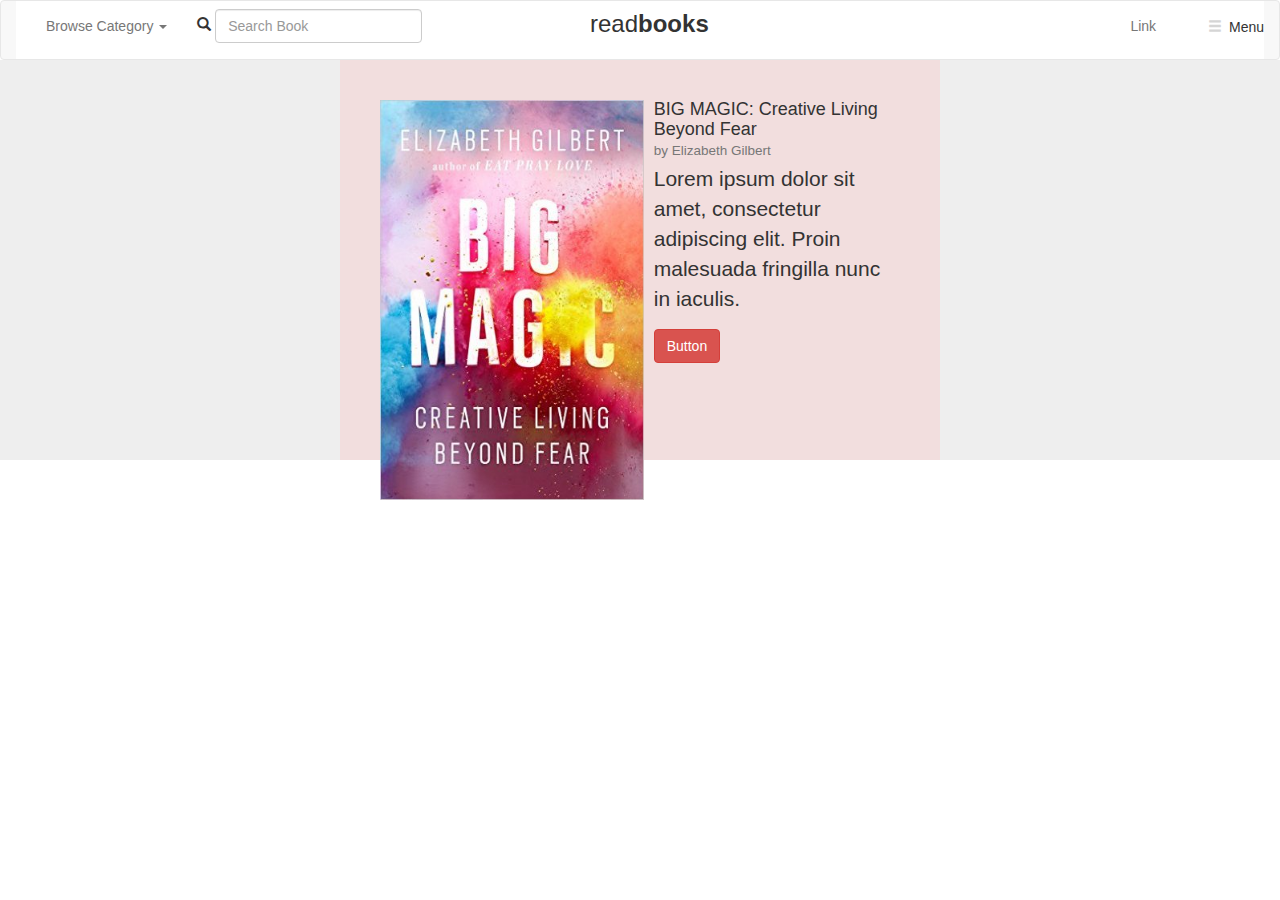
==== index1.html @ 6431b4ad "Initial commit" ====
<!DOCTYPE html>
<html lang="en">
  <head>
    <meta charset="utf-8">
    <meta http-equiv="X-UA-Compatible" content="IE=edge">
    <meta name="viewport" content="width=device-width, initial-scale=1">
    <title>Bootstrap tutorials</title>
<!--bootstrap-->
    <link href="css/bootstrap.min.css" rel="stylesheet">

    <link rel="stylesheet" href="css/style.css">
  </head>
  <body>

    <nav class="navbar navbar-default">
      <div class="container-fluid">
        <!-- Brand and toggle get grouped for better mobile display -->
        <div class="navbar-header">
          <button type="button" class="navbar-toggle collapsed" data-toggle="collapse" data-target="#bs-example-navbar-collapse-1" aria-expanded="false">
            <span class="sr-only">Toggle navigation</span>
            <span class="icon-bar"></span>
            <span class="icon-bar"></span>
            <span class="icon-bar"></span>
          </button>

        </div>

        <!-- Collect the nav links, forms, and other content for toggling -->
        <div class="collapse navbar-collapse" id="bs-example-navbar-collapse-1" style="background-color:#fff;">
          <ul class="nav navbar-nav">

            <li class="dropdown">
              <a href="#" class="dropdown-toggle" data-toggle="dropdown" role="button" aria-haspopup="true" aria-expanded="false">Browse Category <span class="caret"></span></a>
              <ul class="dropdown-menu">
                <li><a href="#">Action</a></li>
                <li><a href="#">Another action</a></li>
                <li><a href="#">Something else here</a></li>
                <li role="separator" class="divider"></li>
                <li><a href="#">Separated link</a></li>
                <li role="separator" class="divider"></li>
                <li><a href="#">One more separated link</a></li>
              </ul>
            </li>
          </ul>
          <form class="navbar-form navbar-left">
            <div class="form-group">
              <span class="icon-input-btn"><span class="glyphicon glyphicon-search"></span> <input type="text" class="form-control" placeholder="Search Book"></span>

            </div>

          </form>

          <h3 class="brand">read<b>books</b></h3>



          <ul class="nav navbar-nav navbar-right">
            <li><a href="#">Link</a></li>
            <li><p><span class="glyphicon glyphicon-menu-hamburger" id="menu-toggle"></span>  Menu</p>

            </li>
          </ul>
        </div><!-- /.navbar-collapse -->
      </div><!-- /.container-fluid -->
    </nav>

    <div class="jumbotron">
      <div id="showcase" class="container bg-danger">
        <div >

          <div class="media">
            <div class="media-left media-middle">
              <a href="#">
                <img id="showcase-img"class="media-object" src="img/big-magic.jpg">
              </a>
            </div>
            <div class="media-body">
              <h4 class="media-heading">BIG MAGIC: Creative Living Beyond Fear <br>
              <small>by Elizabeth Gilbert</small></h4>
              <p>Lorem ipsum dolor sit amet, consectetur adipiscing elit. Proin malesuada fringilla nunc in iaculis.</p>
              <p><a href="#" class="btn btn-danger" role="button">Button</a></p>
            </div>

          </div>
        </div>
      </div>
    </div>


    <div style="height:400px;"></div>

    <script src="https://ajax.googleapis.com/ajax/libs/jquery/1.12.4/jquery.min.js"></script>
    <script src="js/bootstrap.min.js"></script>
  </body>
</html>
---- css/style.css ----
/* header*/

#menu-toggle {
	width: 16px;
	padding: 17px;
	margin-left: 20px;
	cursor: pointer;
	opacity: 0.2;
}

#menu-toggle:hover {
	opacity: 0.6;
}
.navbar {
    position: relative;
		margin-bottom: 0;
}
.brand {
    position: absolute;
    left: 50%;
    margin-left: -50px !important;  /* 50% of your logo width */
    display: block;
		margin: 0;
		padding: 10px 0 ;
}

/* jumbotron */
.jumbotron{
	padding: 0;
	max-height: 400px;
}
#showcase {
	padding: 40px;
	max-height: 400px;
	max-width:600px;
}
#showcase-img{

	height: 400px;
}
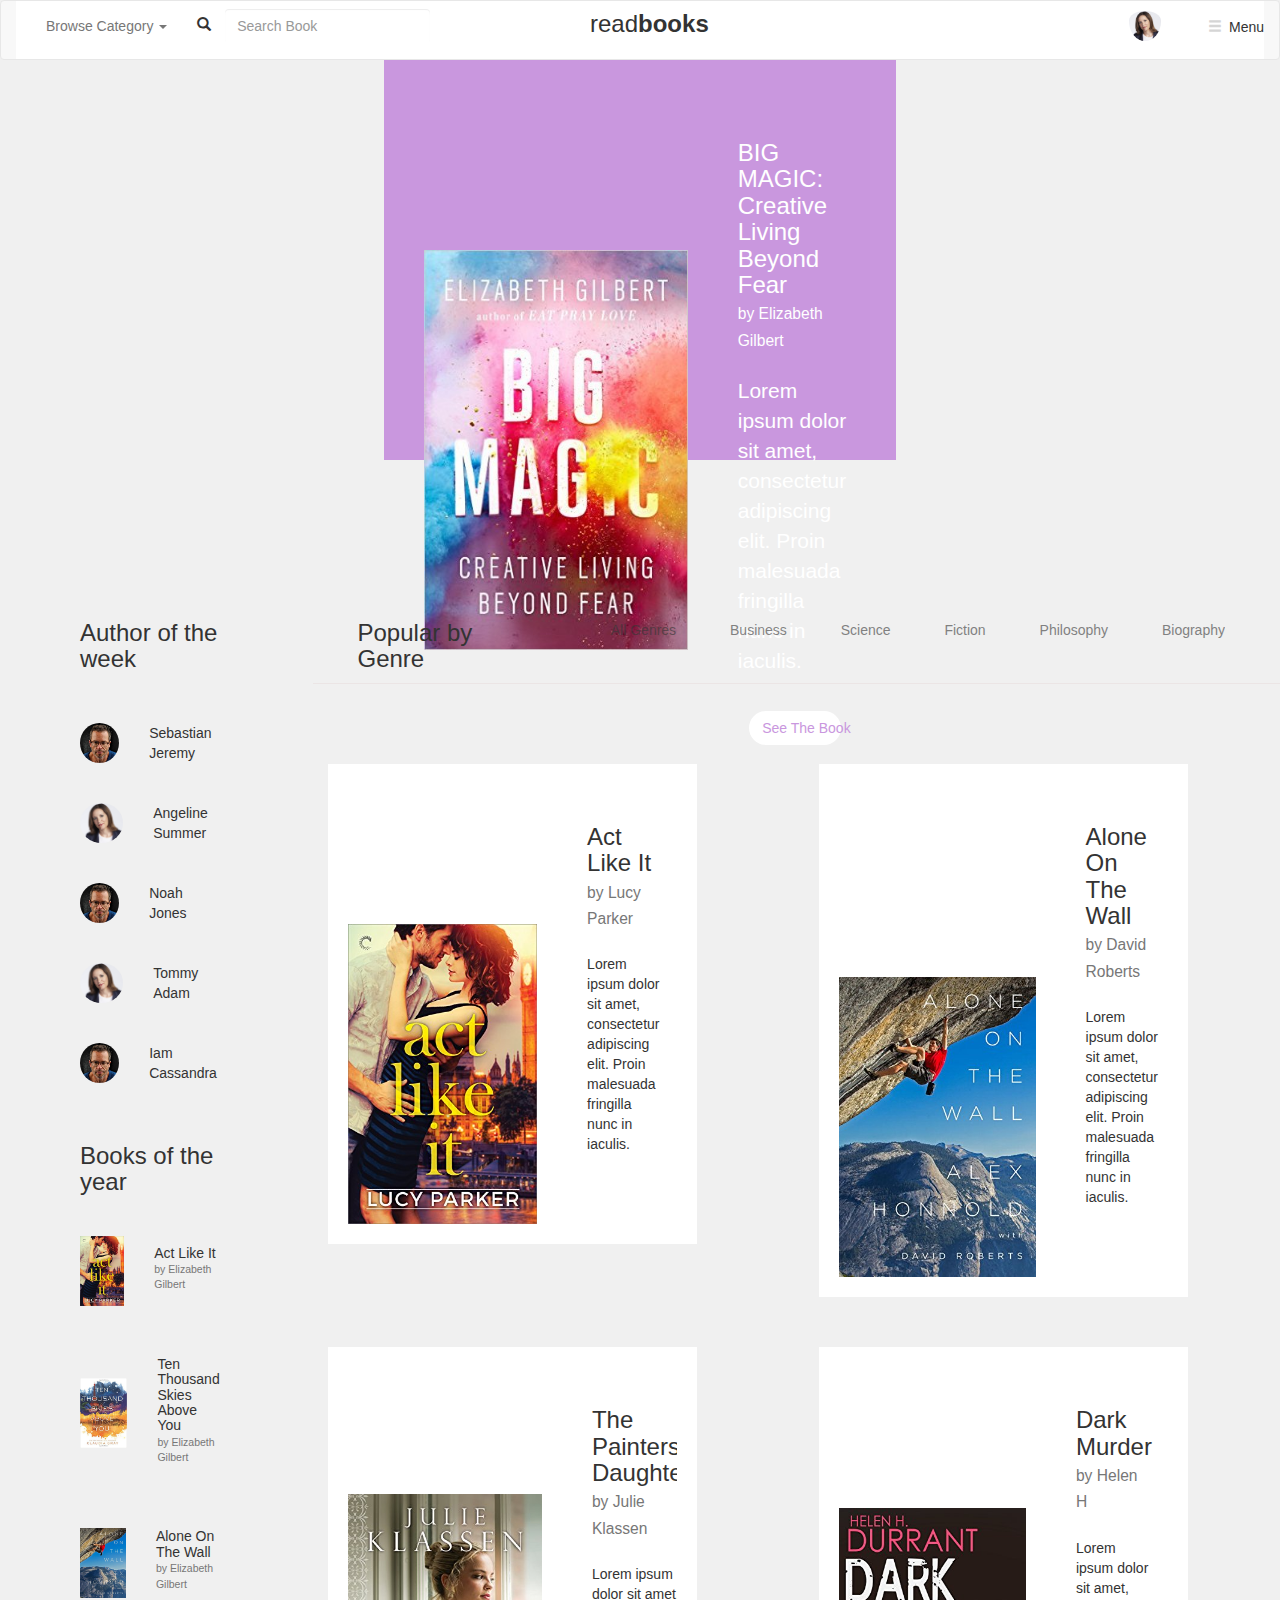
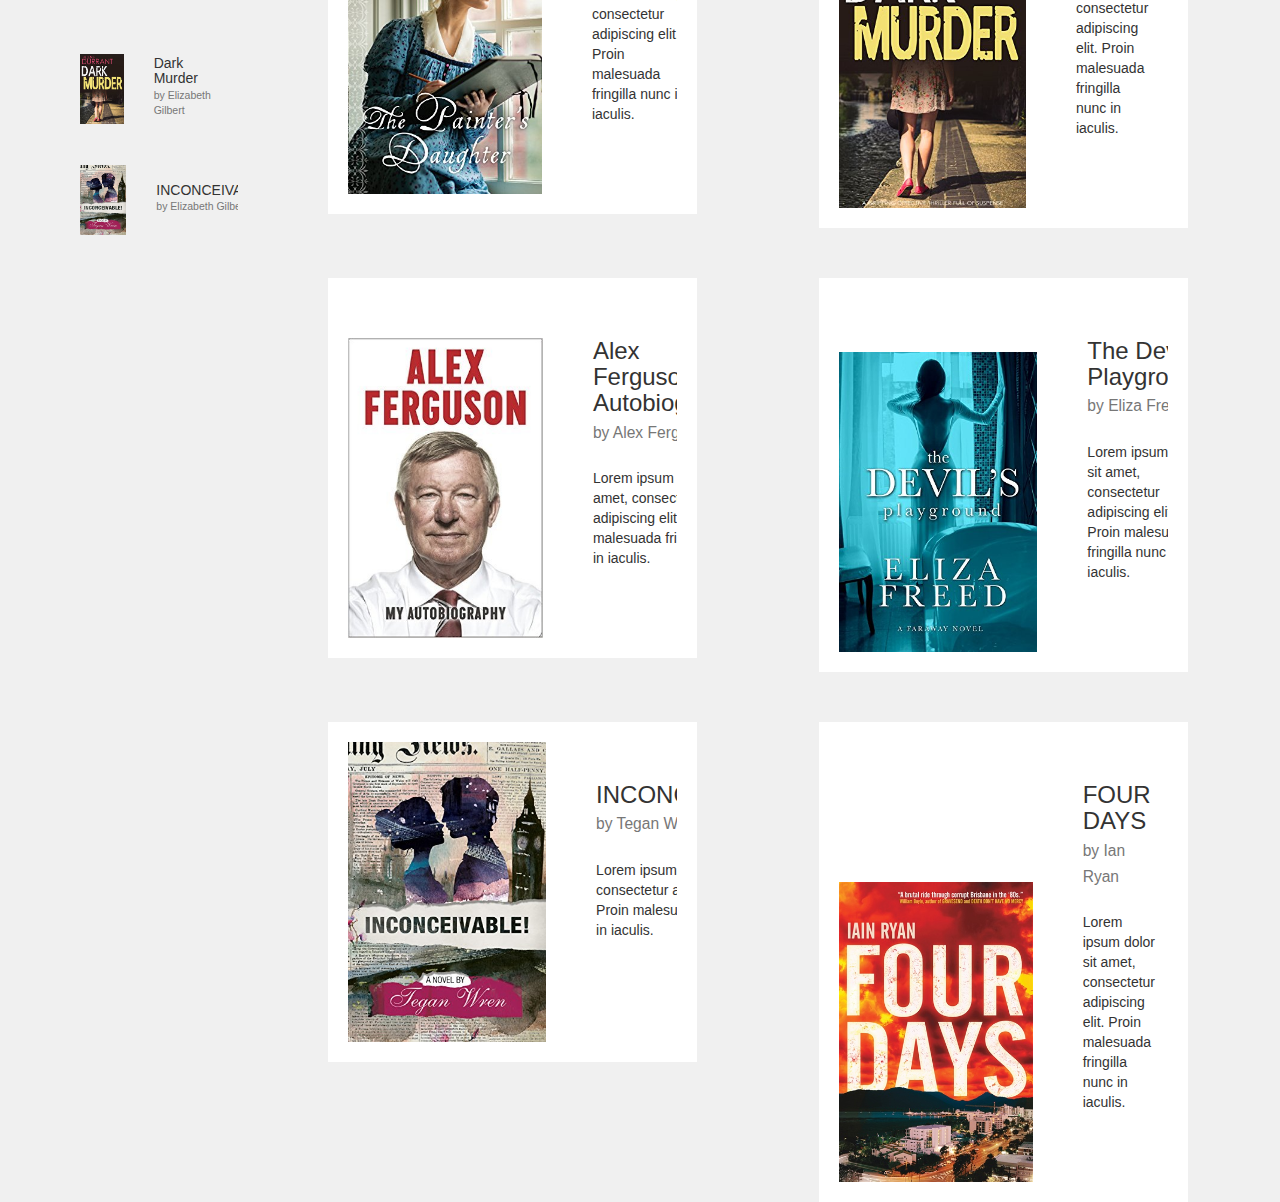
==== commit 6b28ff6d: "5pm 24-Nov-17" ====
--- a/index1.html
+++ b/index1.html
@@ -44,7 +44,8 @@
           </ul>
           <form class="navbar-form navbar-left">
             <div class="form-group">
-              <span class="icon-input-btn"><span class="glyphicon glyphicon-search"></span> <input type="text" class="form-control" placeholder="Search Book"></span>
+              <span class="icon-input-btn"><span class="glyphicon glyphicon-search"></span>
+                 <input type="text" class="form-control search" placeholder="Search Book"></span>
 
             </div>
 
@@ -55,7 +56,13 @@
 
 
           <ul class="nav navbar-nav navbar-right">
-            <li><a href="#">Link</a></li>
+            <li>
+              <div class="media">
+                <div class="media-left media-middle">
+                  <img id="author-img" style=" padding-top:10px;"class="media-object img-circle " src="img/girl2.jpg">
+                </div>
+              </div>
+            </li>
             <li><p><span class="glyphicon glyphicon-menu-hamburger" id="menu-toggle"></span>  Menu</p>
 
             </li>
@@ -65,29 +72,299 @@
     </nav>
 
     <div class="jumbotron">
-      <div id="showcase" class="container bg-danger">
-        <div >
-
-          <div class="media">
-            <div class="media-left media-middle">
-              <a href="#">
-                <img id="showcase-img"class="media-object" src="img/big-magic.jpg">
-              </a>
-            </div>
-            <div class="media-body">
-              <h4 class="media-heading">BIG MAGIC: Creative Living Beyond Fear <br>
-              <small>by Elizabeth Gilbert</small></h4>
-              <p>Lorem ipsum dolor sit amet, consectetur adipiscing elit. Proin malesuada fringilla nunc in iaculis.</p>
-              <p><a href="#" class="btn btn-danger" role="button">Button</a></p>
-            </div>
-
+      <div id="showcase" class="container">
+        <div class="media">
+          <div class="media-left media-middle">
+
+              <img id="showcase-img" class="media-object" src="img/big-magic.jpg">
+
+          </div>
+          <div class="media-body showcase-body">
+            <h3 class="media-heading">BIG MAGIC: Creative Living Beyond Fear <br>
+            <small style="color: #fff">by Elizabeth Gilbert</small></h3><br>
+            <p>Lorem ipsum dolor sit amet, consectetur adipiscing elit. Proin malesuada fringilla nunc in iaculis.</p><br>
+            <p class="text-center"><a href="#" class="btn button-1" role="button">See The Book</a></p>
           </div>
         </div>
       </div>
     </div>
 
-
-    <div style="height:400px;"></div>
+    <div class="row">
+      <div class="col-xs-12 col-lg-3 container ">
+
+        <aside class="left-side">
+          <h3 class="side-head">Author of the week</h3>
+          <ul class="list-unstyled">
+            <li>
+              <div class="media">
+                <div class="media-left media-middle">
+                  <img id="author-img"class="media-object img-circle" src="img/guy1.jpg">
+                </div>
+                <div class="media-body name">Sebastian Jeremy<br>
+                </div>
+              </div>
+            </li>
+            <li>
+              <div class="media">
+                <div class="media-left media-middle">
+                  <img id="author-img"class="media-object img-circle" src="img/girl2.jpg">
+                </div>
+                <div class="media-body name">Angeline Summer<br>
+                </div>
+              </div>
+            </li>
+            <li>
+              <div class="media">
+                <div class="media-left media-middle">
+                  <img id="author-img"class="media-object img-circle" src="img/guy1.jpg">
+                </div>
+                <div class="media-body name">Noah Jones<br>
+                </div>
+              </div>
+            </li>
+            <li>
+              <div class="media">
+                <div class="media-left media-middle">
+                  <img id="author-img"class="media-object img-circle " src="img/girl2.jpg">
+                </div>
+                <div class="media-body name">Tommy Adam<br>
+                </div>
+              </div>
+            </li>
+            <li>
+              <div class="media">
+                <div class="media-left media-middle">
+                  <img id="author-img"class="media-object img-circle" src="img/guy1.jpg">
+                </div>
+                <div class="media-body name">Iam Cassandra<br>
+                </div>
+              </div>
+            </li>
+          </ul>
+
+
+          <h3 class="side-head">Books of the year</h3>
+          <ul class="list-unstyled">
+            <li>
+              <div class="media">
+                <div class="media-left media-middle">
+                  <a href="#">
+                    <img id="side-img"class="media-object" src="img/act-like-it.jpg">
+                  </a>
+                </div>
+                <div class="media-body">
+                  <h5 class="media-heading about">Act Like It <br>
+                  <small>by Elizabeth Gilbert</small></h5><br>
+                </div>
+              </div>
+            </li>
+            <li>
+              <div class="media">
+                <div class="media-left media-middle">
+                  <a href="#">
+                    <img id="side-img"class="media-object" src="img/ten thousand skies above you.jpg">
+                  </a>
+                </div>
+                <div class="media-body">
+                  <h5 class="media-heading about">Ten Thousand Skies Above You<br>
+                  <small>by Elizabeth Gilbert</small></h5><br>
+                </div>
+              </div>
+            </li>
+            <li>
+              <div class="media">
+                <div class="media-left media-middle">
+                  <a href="#">
+                    <img id="side-img"class="media-object" src="img/alone on the wall.jpg">
+                  </a>
+                </div>
+                <div class="media-body">
+                  <h5 class="media-heading about">Alone On The Wall <br>
+                  <small>by Elizabeth Gilbert</small></h5><br>
+                </div>
+              </div>
+            </li>
+            <li>
+              <div class="media">
+                <div class="media-left media-middle">
+                  <a href="#">
+                    <img id="side-img"class="media-object" src="img/dark murder.jpg">
+                  </a>
+                </div>
+                <div class="media-body">
+                  <h5 class="media-heading about">Dark Murder <br>
+                  <small>by Elizabeth Gilbert</small></h5><br>
+                </div>
+              </div>
+            </li>
+            <li>
+              <div class="media">
+                <div class="media-left media-middle">
+                  <a href="#">
+                    <img id="side-img"class="media-object" src="img/inconceivable.jpg">
+                  </a>
+                </div>
+                <div class="media-body">
+                  <h5 class="media-heading about">INCONCEIVABLE <br>
+                  <small>by Elizabeth Gilbert</small></h5><br>
+                </div>
+              </div>
+            </li>
+          </ul>
+        </aside>
+      </div>
+
+      <div class="col-xs-12 col-lg-9">
+        <div class="row genre">
+          <div class="col-sm-2">
+            <h3>Popular by Genre</h3>
+          </div>
+          <div class="col-sm-10 " style="margin-top:20px;">
+            <ul class="list-inline pull-right links">
+              <li> <a class="current" href="#">All Genres</a> </li>
+              <li> <a href="#">Business</a> </li>
+              <li> <a href="#">Science</a> </li>
+              <li> <a href="#">Fiction</a> </li>
+              <li> <a href="#">Philosophy</a> </li>
+              <li> <a href="#">Biography</a> </li>
+            </ul>
+          </div>
+
+        </div>
+        <div class="row bookshelf">
+          <div class="col-xs-12 col-sm-6">
+            <div class="box light">
+            <div class="media">
+              <div class="media-left media-bottom">
+
+                  <img id="main-img" class="media-object" src="img/act-like-it.jpg">
+
+              </div>
+              <div class="media-body main-body">
+                <h3 class="media-heading">Act Like It <br>
+                <small>by Lucy Parker</small></h3><br>
+                <p>Lorem ipsum dolor sit amet, consectetur adipiscing elit. Proin malesuada fringilla nunc in iaculis.</p><br>
+              </div>
+              </div>
+            </div>
+          </div>
+          <div class="col-xs-12 col-sm-6">
+            <div class="box light">
+            <div class="media">
+              <div class="media-left media-bottom">
+
+                  <img id="main-img" class="media-object" src="img/alone on the wall.jpg">
+
+              </div>
+              <div class="media-body main-body">
+                <h3 class="media-heading">Alone On The Wall <br>
+                <small>by David Roberts</small></h3><br>
+                <p>Lorem ipsum dolor sit amet, consectetur adipiscing elit. Proin malesuada fringilla nunc in iaculis.</p><br>
+              </div>
+              </div>
+            </div>
+          </div>
+            <div class="col-xs-12 col-sm-6 ">
+              <div class="box light">
+              <div class="media">
+                <div class="media-left media-bottom">
+
+                    <img id="main-img" class="media-object" src="img/the painters daughter.jpg">
+
+                </div>
+                <div class="media-body main-body">
+                  <h3 class="media-heading">The Painters Daughter<br>
+                  <small>by Julie Klassen</small></h3><br>
+                  <p>Lorem ipsum dolor sit amet, consectetur adipiscing elit. Proin malesuada fringilla nunc in iaculis.</p><br>
+                </div>
+              </div>
+            </div>
+          </div>
+          <div class="col-xs-12 col-sm-6">
+            <div class="box light">
+            <div class="media">
+              <div class="media-left media-bottom">
+
+                  <img id="main-img" class="media-object" src="img/dark murder.jpg">
+
+              </div>
+              <div class="media-body main-body">
+                <h3 class="media-heading">Dark Murder<br>
+                <small>by Helen H</small></h3><br>
+                <p>Lorem ipsum dolor sit amet, consectetur adipiscing elit. Proin malesuada fringilla nunc in iaculis.</p><br>
+              </div>
+              </div>
+            </div>
+          </div>
+          <div class="col-xs-12 col-sm-6">
+            <div class="box light">
+            <div class="media">
+              <div class="media-left media-bottom">
+
+                  <img id="main-img" class="media-object" src="img/alex ferguson.jpg">
+
+              </div>
+              <div class="media-body main-body">
+                <h3 class="media-heading">Alex Ferguson: My Autobiography <br>
+                <small>by Alex Ferguson</small></h3><br>
+                <p>Lorem ipsum dolor sit amet, consectetur adipiscing elit. Proin malesuada fringilla nunc in iaculis.</p><br>
+              </div>
+              </div>
+            </div>
+          </div>
+          <div class="col-xs-12 col-sm-6">
+            <div class="box light">
+            <div class="media">
+              <div class="media-left media-bottom">
+
+                  <img id="main-img" class="media-object" src="img/the devils playground.jpg">
+
+              </div>
+              <div class="media-body main-body">
+                <h3 class="media-heading">The Devils Playground<br>
+                <small>by Eliza Freed </small></h3><br>
+                <p>Lorem ipsum dolor sit amet, consectetur adipiscing elit. Proin malesuada fringilla nunc in iaculis.</p><br>
+              </div>
+              </div>
+            </div>
+          </div>
+          <div class="col-xs-12 col-sm-6">
+            <div class="box light">
+            <div class="media">
+              <div class="media-left media-bottom">
+
+                  <img id="main-img" class="media-object" src="img/inconceivable.jpg">
+
+              </div>
+              <div class="media-body main-body">
+                <h3 class="media-heading">INCONCEIVABLE<br>
+                <small>by Tegan Wren</small></h3><br>
+                <p>Lorem ipsum dolor sit amet, consectetur adipiscing elit. Proin malesuada fringilla nunc in iaculis.</p><br>
+              </div>
+              </div>
+            </div>
+          </div>
+          <div class="col-xs-12 col-sm-6">
+            <div class="box light">
+            <div class="media">
+              <div class="media-left media-bottom">
+
+                  <img id="main-img" class="media-object" src="img/four days.jpg">
+
+              </div>
+              <div class="media-body main-body">
+                <h3 class="media-heading">FOUR DAYS<br>
+                <small>by Ian Ryan</small></h3><br>
+                <p>Lorem ipsum dolor sit amet, consectetur adipiscing elit. Proin malesuada fringilla nunc in iaculis.</p><br>
+              </div>
+              </div>
+            </div>
+          </div>
+        </div>
+      </div>
+    </div>
+
+
 
     <script src="https://ajax.googleapis.com/ajax/libs/jquery/1.12.4/jquery.min.js"></script>
     <script src="js/bootstrap.min.js"></script>
--- a/css/style.css
+++ b/css/style.css
@@ -1,6 +1,20 @@
 
+body, .jumbotron{
+	font-family: arial;
+	background-color: #f0f0f0;
+
+}
+.light{
+	background-color: #fff;
+}
+.dark{
+	background-color: #cccccc;
+}
 /* header*/
-
+.search{
+	border:0;
+	margin-left:10px;
+}
 #menu-toggle {
 	width: 16px;
 	padding: 17px;
@@ -33,9 +47,80 @@
 #showcase {
 	padding: 40px;
 	max-height: 400px;
-	max-width:600px;
+	max-width: 40%;
+	background-color: #c997de;
+	color: #fff;
+	margin-bottom: 60px;
 }
 #showcase-img{
 
-	height: 400px;
+	max-height: 400px;
 }
+.showcase-body{
+	padding: 40px;
+}
+.button-1{
+	background-color: #fff;
+	color: #c997de;
+	width:80%;
+	border-radius:30px;
+}
+
+
+
+.left-side{
+
+	color: #333333;
+	padding:60px;
+	margin-left: 20px;
+
+}
+.name{
+	padding: 20px;
+}
+#author-img{
+	max-height: 40px;
+}
+.side-head{
+	padding:20px 0;
+}
+#side-img{
+	max-height: 90px;
+	padding-bottom: 20px;
+}
+.about{
+	padding: 20px;
+}
+
+.links li a{
+	text-decoration: none;
+	padding:20px;
+	color:#363636;
+	opacity: 0.6;
+}
+.links li a:hover{
+	color:#46aee8;
+	opacity: 1;
+}
+
+.genre{
+	padding:30px 30px 0 30px;
+	margin-top:50px;
+	border-bottom: 1px solid #ebe5e5;
+}
+.bookshelf{
+	margin-top:30px;
+}
+#main-img{
+	max-height:300px;
+
+}
+.main-body{
+	padding: 40px;
+}
+.box{
+	margin-top: 50px;
+	padding:20px;
+	width: 80%;
+
+}
